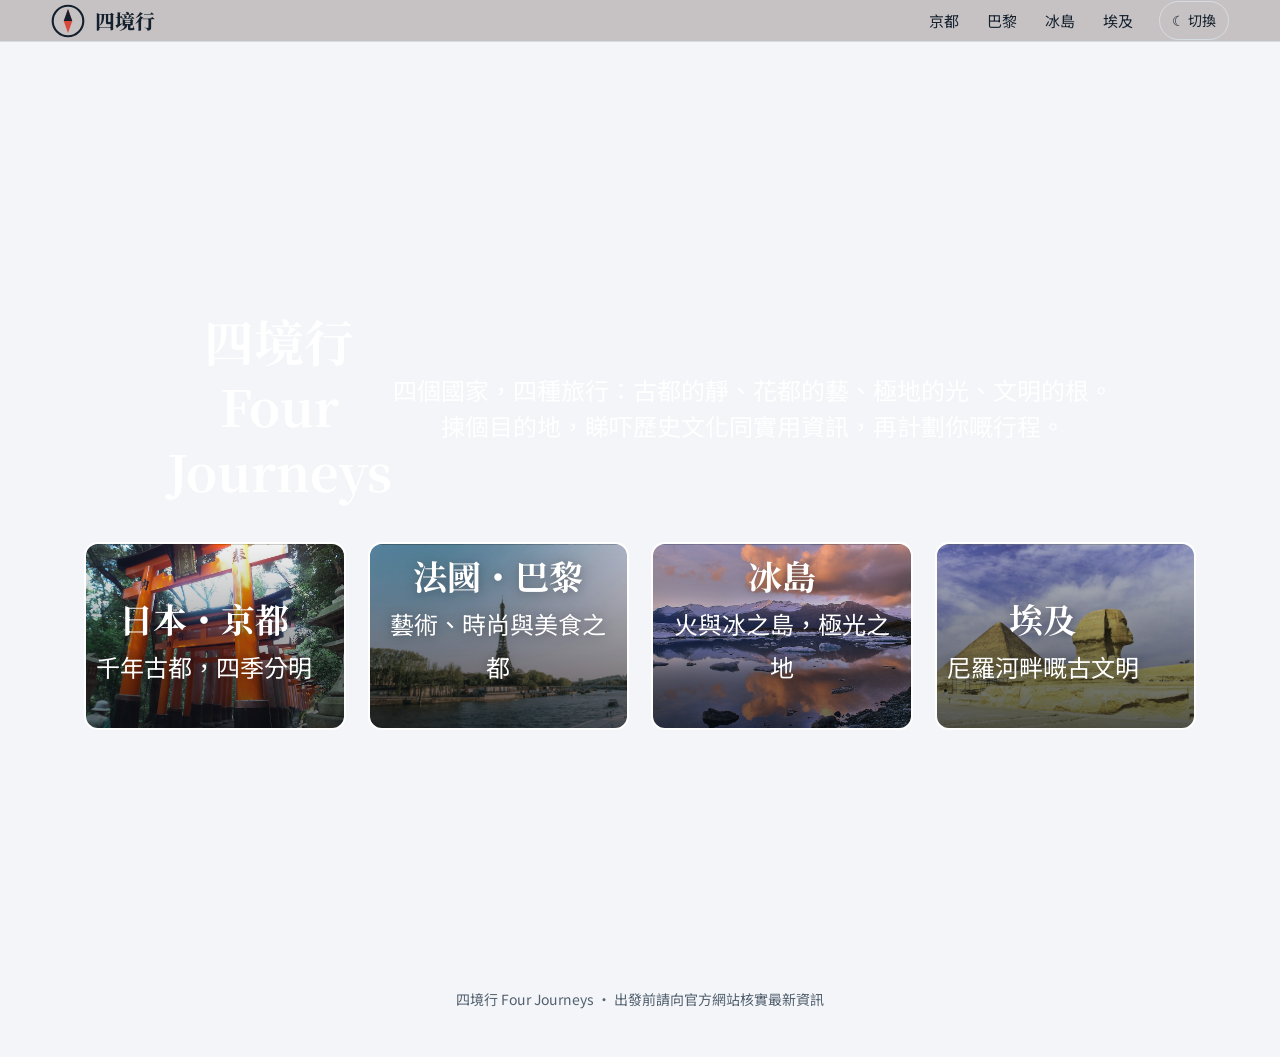
==== index.html @ e19fbcd9 "Initial commit" ====
<!DOCTYPE html>
<html lang="en">
    <head>
        <meta charset="utf-8">
        <meta name="viewport" content="width=device-width, initial-scale=1, viewport-fit=cover">
        <title>四境行 Four Journeys｜四個國家嘅旅遊指南</title>
        <meta name="description" content="四境行：日本京都、法國巴黎、冰島、埃及——四個國家嘅歷史文化同旅遊實用資訊。">
        <link rel="stylesheet" href="https://fonts.googleapis.com/css2?family=Noto+Serif+TC:wght@500;800&family=Noto+Sans+TC:wght@400;600&display=swap">
        <link rel="stylesheet" href="css/styles.css">
        <link rel="icon" type="image/svg+xml" href="./svg/four-journeys-logo.svg">
    </head>
    
    <body>
        <header>
            <a class="logo" href="index.html" aria-label="四境行 回到主頁"><svg width="34" height="34" viewBox="0 0 40 40" aria-hidden="true"><circle cx="20" cy="20" r="18" fill="none" stroke="currentColor" stroke-width="2.5"/><path d="M20 6l5 14-5 14-5-14z" fill="#d9483b"/><path d="M20 6l5 14h-10z" fill="currentColor"/></svg>四境行</a>
            <nav aria-label="國家導覽">
                <a href="kyoto.html">京都</a>
                <a href="paris.html">巴黎</a>
                <a href="iceland.html">冰島</a>
                <a href="egypt.html">埃及</a>
            </nav>
            <button id="theme" aria-label="切換深淺色">☾ 切換</button>
        </header>
    
        <main id="top">

        <section class="hero">

        <video id="heroVideo" class="hero-video" autoplay muted playsinline >
        <source src="./videos/hero/法國巴黎.mp4" type="video/mp4">
        <!-- Fallback text if the browser doesn't support video -->
        Your browser does not support the video tag.
        </video>

        <!-- Overlay -->
        <div class="hero-overlay"></div>

        <!-- Hero Content -->
        <div class="hero-content">
        
            <div id="center-intro" class="intro">
                <h1>四境行<br>Four Journeys</h1>
                <p>四個國家，四種旅行：古都的靜、花都的藝、極地的光、文明的根。揀個目的地，睇吓歷史文化同實用資訊，再計劃你嘅行程。</p>
            </div>

            <div class="grid">
                
                <a class="card kyoto" href="kyoto.html">
                    
                    <div class="t">
                        <h2>日本・京都</h2>
                        <p>千年古都，四季分明</p>
                    </div>
                </a>
                
                <a class="card paris" href="paris.html">
                    
                    <div class="t">
                        <h2>法國・巴黎</h2>
                        <p>藝術、時尚與美食之都</p>
                    </div>
                </a>
                
                <a class="card iceland" href="iceland.html">
                    
                    <div class="t">
                        <h2>冰島</h2>
                        <p>火與冰之島，極光之地</p>
                    </div>
                </a>
                
                <a class="card egypt" href="egypt.html">
                    
                    <div class="t">
                        <h2>埃及</h2>
                        <p>尼羅河畔嘅古文明</p>
                    </div>
                </a>
            </div>

        </main>

        <footer>四境行 Four Journeys ・ 出發前請向官方網站核實最新資訊</footer>

    </div>

    </section>




        <script src="javascript/javascript.js"></script>
    </body>
</html>
---- css/styles.css ----
/* 四境行 Four Journeys － 全站樣式（所有 CSS 集中於此） */
:root{ --bg:#f3f5f8;
       --tx:#14202e;
       --mu:#52606f;
       --card:#fff;
       --ln:#d5dce4
}

@media(prefers-color-scheme:dark){
:root:not([data-theme="light"]){ --bg:#0e1520;
                                   --tx:#e8edf3;
                                   --mu:#9aa8b8;
                                   --card:#172231;
                                   --ln:#2a394b
}
}

:root[data-theme="dark"]{ --bg:#0e1520;
                     --tx:#e8edf3;
                     --mu:#9aa8b8;
                     --card:#172231;
                     --ln:#2a394b
}

html{ scroll-behavior:smooth;
scroll-padding-top:64px
}

*,*:before,*:after{ box-sizing:border-box
}

body{ margin:0;
       background:var(--bg);
       color:var(--tx);
       font:16px/1.8 "Noto Sans TC","PingFang HK","Microsoft JhengHei",sans-serif;
       padding-top:env(safe-area-inset-top,0px);
       padding-bottom:env(safe-area-inset-bottom,0px);

       /* cursor: url('../images/mouse_pointer/airplane32x32.png') auto; */
}

h1,h2,h3{ font-family:"Noto Serif TC","Songti TC",serif;
       line-height:1.3;
       margin:0
}

a{ color:inherit
}

:focus-visible{ outline:3px solid #f2b705;
              outline-offset:2px
}


header {
       position: sticky;
       top: env(safe-area-inset-top, 0px);
       z-index: 9;
       display: flex;
       align-items: center;
       gap: 14px;
       padding: 1px 4vw;
       /* 將原先的 background: var(--bg); 改為半透明 background 或 color-mix */
       /* 不透明度的白色背景 */
       background: rgba(187, 181, 181, 0.8); 


       backdrop-filter: blur(10px); /* 建議搭配毛玻璃特效，質感更好 */
       border-bottom: 1px solid var(--ln);

    /* opacity: 0; */
}

.logo{ display:flex;
       align-items:center;
       gap:10px;
       text-decoration:none;
       font:800 20px "Noto Serif TC",serif;
       white-space:nowrap
}

nav{ display:flex;
       gap:4px;
       margin-left:auto;
       overflow-x:auto;

}

nav a{ padding:6px 12px;
       border-radius:99px;
       text-decoration:none;
       font-size:15px;
       white-space:nowrap
}

nav a:hover,nav a.on{ background:var(--ln)
}

#theme{ border:1px solid var(--ln);
       background:none;
       color:inherit;
       border-radius:99px;
       padding:6px 12px;
       cursor:pointer;
       font:inherit;
       font-size:14px;
       flex:none
}

footer{ text-align:center;
       color:var(--mu);
       padding:5vh 4vw;
       /* border-top:1px solid var(--ln); */
       font-size:14px
}




.intro {
       position: relative;
       overflow: hidden;
       color: #ffffff;
       display: flex;
       align-items: center;
       justify-content: center;
       text-align: center;
       /* padding: 0rem 0rem; */
       /* padding:9vh 6vw 4vh; */
       padding:7vh 6vw 1vh;

       max-width:1100px;
       margin:auto
}

.intro-video {
       position: absolute;
       top: 50%;
       left: 50%;
       min-width: 100%;
       min-height: 100%;
       width: auto;
       height: auto;
       transform: translate(-50%, -50%);
       object-fit: cover;
       z-index: 1;
}

.intro-overlay {
       position: absolute;
       top: 0;
       left: 0;
       width: 100%;
       height: 100%;
       background: rgba(0, 0, 0, 0.2); /* 暗色遮罩以確保文字清晰 */
       z-index: 2;
}

.intro-content {
       position: relative;
       z-index: 3;
}




.intro h1{ font-size:clamp(34px,7vw,64px)
}

.intro p{ 
       /* color:var(--mu); */
       color: white;
       font-size:18px;
       max-width:34em
}


.media-hover-container {
       position: relative;
       display: inline-block;
       /* width: 300px;  */
       /* height: 200px; */
       overflow: hidden;
       border-radius: 8px;
       cursor: pointer;
}

.static-image,
.hover-video {
       width: 100%;
       height: 100%;
       object-fit: cover;
       position: absolute;
       top: 0;
       left: 0;
       transition: opacity 0.3s ease-in-out;
}


.hover-video {
       opacity: 0;
       pointer-events: none; 
}





/* On hover: hide image, show video */
.media-hover-container:hover .hover-video {
       opacity: 1;
}

.media-hover-container:hover .static-image {
       opacity: 0;
}




.grid{ max-width:1500px;
       margin:auto;
       /* padding:2vh 5vw 8vh; */
       padding-top: 2vh;
       padding-right: 5vw;
       padding-bottom: 1vh;
       padding-left: 5vw;

       display:grid;
       gap:22px;
       grid-template-columns:1fr
}

@media(min-width:720px){
       .grid{ grid-template-columns:1fr 1fr 1fr 1fr
       }


}

.card{ position:relative;
       text-decoration:none;
       color:#fff;
       border-radius:14px;
       overflow:hidden;
       /* min-height:260px; */
       min-height:150px;

       border: 2px solid white;

       display:flex;
       align-items:flex-end;
       padding:10px;
       background:linear-gradient(160deg,var(--a),var(--b));
       isolation:isolate;

       /* box-shadow: 0 4px 8px rgba(0, 0, 0, 0.1); */
       transition: transform 0.3s ease, box-shadow 0.3s ease;


}

.card:hover {
       /* Scale up by 5% (1.05) to 10% (1.1) */
       transform: scale(1.1); 

       /* Optional: Lift shadow for a floating 3D effect */
       box-shadow: 0 12px 20px rgba(0, 0, 0, 0.15);
}

.card svg{ position:absolute;
       right:-10px;
       bottom:-10px;
       width:62%;
       opacity:.9;
       z-index:-1
}

.card .t{ text-shadow:0 1px 12px rgba(0,0,0,.35)
}

.card h2{ font-size:clamp(26px,4vw,34px)
}

.card p{ margin:4px 0 0;
       font-size:16px
}

.card:hover{ outline:2px solid rgba(255,255,255,.6);
       outline-offset:-2px;
}

.hero_2{ position:relative;
       min-height:56vh;
       display:flex;
       align-items:flex-end;
       padding:6vw;
       color:#fff;
       background:linear-gradient(160deg,var(--a),var(--b));
       overflow:hidden
}

.hero_2 svg{ position:absolute;
       right:0;
       bottom:0;
       width:min(70%,560px);
       opacity:0.9;
}

.hero_2 div{ position:relative;
       max-width:560px;
       text-shadow:0 1px 12px rgba(0,0,0,.35)
}

.hero_2 h1{ font-size:clamp(40px,9vw,88px)
}

.hero_2 p{ margin:6px 0 0;
       font-size:18px
}



/* Hero container */
.hero {
       position: relative;
       height: 100vh; /* Full viewport height */
       width: 100%;
       display: flex;
       align-items: center;
       justify-content: center;
       overflow: hidden; /* Prevent scrollbars from video extending */
}

/* Video styling */
.hero-video {
       position: absolute;
       top: 50%;
       left: 50%;
       /* min-width: 100%; */
       /* min-height: 100%; */
       /* width: auto; */
       /* height: auto; */
       width: 100%;
       height: 100%;
       z-index: -2;
       transform: translate(-50%, -50%);
       object-fit: cover; /* Ensures the video covers the area without stretching */

       object-position: center;
       /* object-position: center; */
       /* display: block; */
       filter: brightness(0.7) contrast(1.1);
}



/* Dark overlay to make text more readable */
.hero-overlay {
       position: absolute;
       top: 0;
       left: 0;
       width: 100%;
       height: 100%;
       background: rgba(0, 0, 0, 0.0); /* 50% opacity black */
       z-index: -1;
}

/* Content styling */
.hero-content {
       position: relative;
       z-index: 1;
       text-align: center;
       /* color: white; */
       padding: 0 20px;
}

.hero-content h1 {
       font-size: 4rem;
       margin-bottom: 20px;
       color: white;
       /* font-size: 45px; */

}

#center-intro p {
       /* color: black; */
       /* font-size: 30px; */
       font-size: clamp(16px, 4vw, 24px);
       line-height: 1.5;
}

#center-intro h1 {
       /* color: black; */
       /* font-size: 50px; */
       font-size: clamp(32px, 8vw, 50px); /* Scales smoothly between screen sizes */
       margin-bottom: 12px;

}


.hero-content p {
       font-size: 1.5rem;
       margin-bottom: 30px;
       color: white;
}

.hero-btn  {
       padding: 15px 30px;
       font-size: 1.2rem;
       color: white;
       background-color: #007BFF;
       border: none;
       border-radius: 5px;
       cursor: pointer;
       text-decoration: none;
       transition: background-color 0.3s ease;
}

.hero-btn:hover {
       background-color: #0056b3;
}




.crumb{ max-width:1000px;
       margin:18px auto 0;
       padding:0 5vw;
       font-size:14px;
       color:var(--mu)
}

.crumb a{ text-decoration:underline
}

.bodyg{ max-width:1000px;
       margin:auto;
       padding:3vh 5vw 0;
       display:grid;
       gap:28px
}


/* 設定按鈕基本動畫轉場效果 */
#monthGrid button {
       transition: border-color 0.2s ease, box-shadow 0.2s ease;
       cursor: pointer; /* 確保滑鼠移上去時顯示手勢標籤 */
       border: 2px solid transparent; /* 預設邊框透明 */
}

/* 當滑鼠懸停 (Hover) 時顯示邊框並加上輕微陰影 */
#monthGrid button:hover {
       border-color: #333; /* 邊框顏色 */
       box-shadow: 0 4px 10px rgba(0, 0, 0, 0.15);
}

/* 當點擊 (Active) 時微縮放，提供更好的按壓反饋 */
#monthGrid button:active {
       transform: scale(0.98);
}

/* Style for the buttons/links inside the 'btns' container */
.box.wide .btns a {
       display: inline-block;
       border: 2px solid #ccc; /* Adds a default light gray border */
       border-radius: 4px;     /* Optional: rounds the corners slightly */
       padding: 8px 16px;      /* Adjust padding as needed */
       transition: transform 0.3s ease, border-color 0.3s ease, background-color 0.3s ease; /* Smooth transitions */
}

/* Enlarge the tag and change the border color on mouse hover */
       .box.wide .btns a:hover {
       transform: scale(1.08);       /* Enlarges the element by 8% */
       border-color: #0066cc;        /* Changes the border color on hover (e.g., to blue) */
}


@media (max-width: 719px) {
       .grid {
              grid-template-columns: 1fr 1fr;
              padding-left: 4vw;
              padding-right: 4vw;
       }

       .card {
              min-height: 120px;
       }
}

@media(min-width:800px){
       .bodyg{ grid-template-columns:1.1fr 1fr
       }

       .wide{ grid-column:1/-1
       }

}

.box{ background:var(--card);
       border:1px solid var(--ln);
       border-radius:10px;
       padding:20px 22px
}

.box h3{ font-size:21px;
       margin-bottom:10px;
       color:var(--a)
}

details{ border-top:1px solid var(--ln);
       padding:8px 0
}

details:first-of-type{ border-top:0
}

summary{ cursor:pointer;
       font-weight:600
}

details p{ margin:6px 0 4px;
       color:var(--mu)
}

.m{ display:grid;
       grid-template-columns:repeat(6,1fr);
       gap:6px;
       margin:8px 0
}

.m button{ border:0;
       border-radius:6px;
       padding:8px 0;
       cursor:pointer;
       font:inherit;
       font-size:14px;
       color:#14202e;
       background:var(--ln)
}

.m button.r3{ background:#7bc67e
}

.m button.r2{ background:#f2d36b
}

.m button.r1{ background:#e9a09a
}

.m button[aria-pressed=true]{ outline:3px solid var(--tx)
}

.note{ min-height:3.4em;
       color:var(--mu);
       margin:0
}

ul{ margin:0;
       padding-left:1.2em
}

li{ margin:4px 0
}

.btns{ display:flex;
       flex-wrap:wrap;
       gap:10px
}

.btns a{ background:var(--a);
       color:#fff;
       padding:9px 16px;
       border-radius:99px;
       text-decoration:none;
       font-weight:600;
       font-size:15px
}

.btns a.o{ background:none;
       color:var(--tx);
       border:1px solid var(--ln)
}

.pager{ max-width:1000px;
       margin:6vh auto 0;
       padding:0 5vw;
       display:flex;
       justify-content:space-between;
       gap:12px
}

.pager a{ flex:1;
       max-width:48%;
       border:1px solid var(--ln);
       border-radius:10px;
       padding:14px 16px;
       text-decoration:none;
       font-size:14px;
       color:var(--mu)
}

.pager a span{ display:block;
              color:var(--tx);
              font-weight:600;
              font-size:16px;
              margin-top:2px
}

.pager a.next{ text-align:right
}

@media(prefers-reduced-motion:reduce){
       html{ scroll-behavior:auto
       }
}

.hero_2{ background-image:linear-gradient(180deg, rgba(10,14,20,.15), rgba(10,14,20,.6)), var(--photo);
       background-size:cover;
       background-position:center
}

.hero_2 svg{ display:none
}

.card{ background-image:linear-gradient(180deg, rgba(10,14,20,.05), rgba(10,14,20,.65)), var(--photo);
       background-size:cover;
       background-position:center
}

.card svg{ display:none
}

.att{ background:var(--card);
       border:1px solid var(--ln);
       border-radius:10px;
       overflow:hidden;
       display:flex;
       flex-direction:column
}

.att .ph{ aspect-ratio:3/2;
       background:linear-gradient(160deg,var(--a),var(--b));
       display:flex;
       align-items:center;
       justify-content:center;
       text-align:center
}

.att img{ width:100%;
       height:100%;
       object-fit:cover
}

.att .ph a{ color:#fff;
       font-size:14px;
       padding:12px
}

.att h4{ font:800 20px "Noto Serif TC",serif;
       margin:14px 18px 4px;
       color:var(--a)
}

.att p{ margin:0 18px 8px;
       color:var(--mu)
}

.att dl{ margin:0 18px 16px;
       font-size:15px
}

.att dt{ font-weight:600;
       margin-top:6px
}

.att dd{ margin:0;
       color:var(--mu)
}

.atts{ max-width:1000px;
       margin:6vh auto 0;
       padding:0 5vw
}

.atts h3{ font:800 26px "Noto Serif TC",serif;
       margin-bottom:16px
}

.attg{ display:grid;
gap:22px;
grid-template-columns:1fr
}



/* 為景點卡片 (.att) 以及所有方塊 (.box, .box wide) 加入懸停放大效果 */
.attg .att,
.bodyg .box {
    transition: transform 0.3s ease, box-shadow 0.3s ease; /* 確保過渡平順 */
}

.attg .att:hover,
.bodyg .box:hover {
    transform: scale(1.06); /* 放大 3%，可按喜好調整（例如 1.02 或 1.05） */
    box-shadow: 0 10px 20px rgba(0, 0, 0, 0.15); /* 放大時增加陰影提升立體感 */
    z-index: 10; /* 確保懸停時浮喺最面層，唔會被隔離嘅元素遮擋 */
}



@media(min-width:800px){
.attg{ grid-template-columns:1fr 1fr
}

       

}

/* ===== 各國主題色同主圖（頁面 body 同主頁卡片共用） ===== */
.kyoto{ --a:#a3262a;
       --b:#f08a5d;
       --photo: url('../images/Banner/伏見稻荷大社.jpg')
}

.paris{ --a:#1f3c88;
       --b:#e0a458;
       /* --photo:url('./images/艾菲爾鐵塔.jpg') */
       --photo:url('../images/Banner/法國_02.jpg')

}

.iceland{ --a:#0b6e6e;
       --b:#7b5ea7;
       --photo:url('../images/Banner/傑古沙龍冰河湖.jpg')
}

.egypt{ --a:#a8741a;
       --b:#2a6f97;
       --photo:url('../images/Banner/埃及_02.jpg')
}
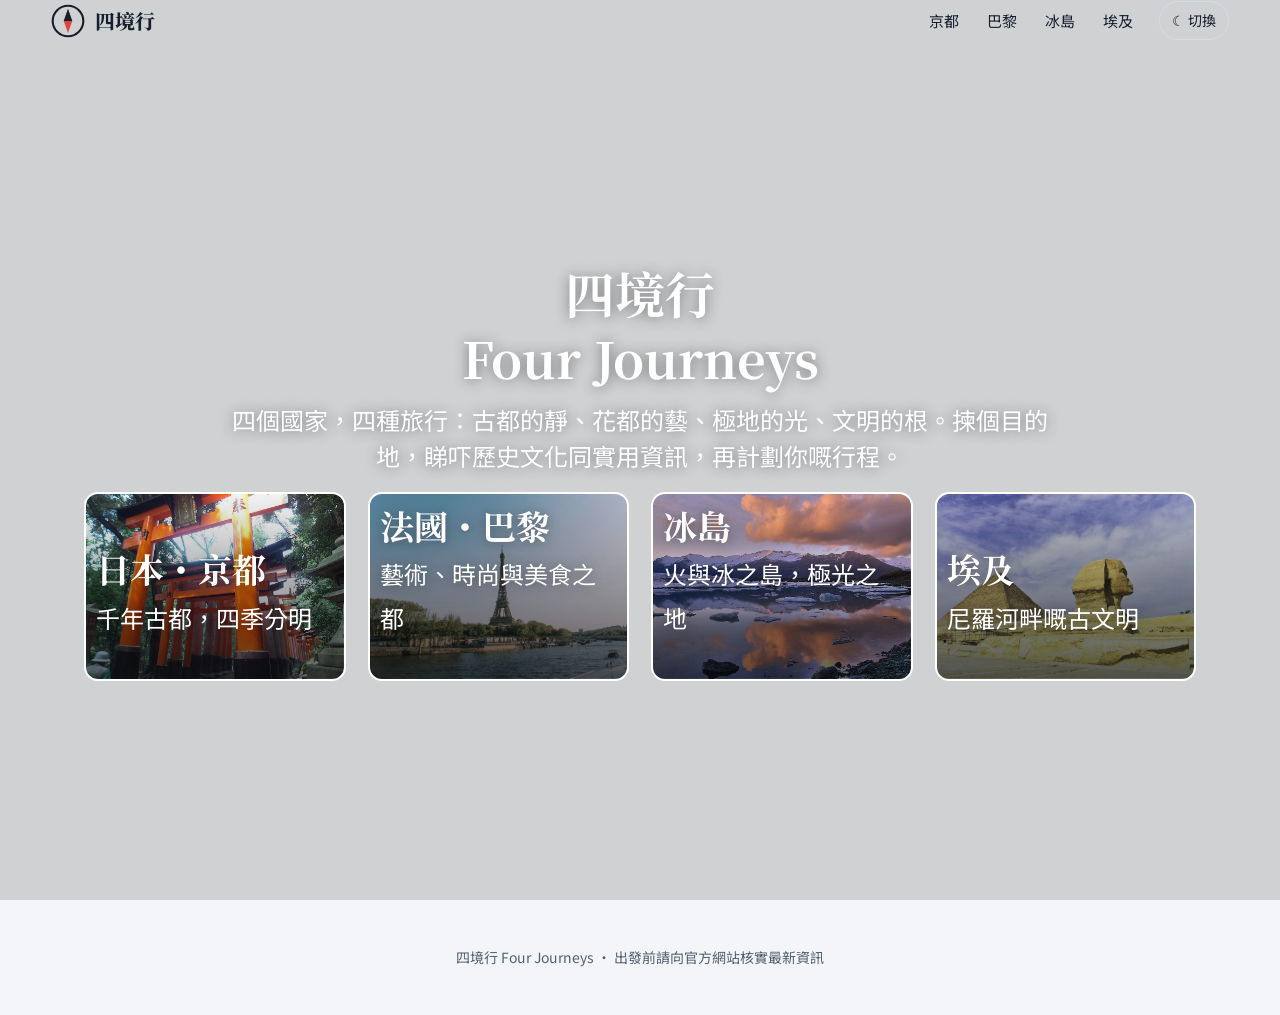
==== commit 05e63661: "Update" ====
--- a/index.html
+++ b/index.html
@@ -1,94 +1,81 @@
 <!DOCTYPE html>
-<html lang="en">
-    <head>
-        <meta charset="utf-8">
-        <meta name="viewport" content="width=device-width, initial-scale=1, viewport-fit=cover">
-        <title>四境行 Four Journeys｜四個國家嘅旅遊指南</title>
-        <meta name="description" content="四境行：日本京都、法國巴黎、冰島、埃及——四個國家嘅歷史文化同旅遊實用資訊。">
-        <link rel="stylesheet" href="https://fonts.googleapis.com/css2?family=Noto+Serif+TC:wght@500;800&family=Noto+Sans+TC:wght@400;600&display=swap">
-        <link rel="stylesheet" href="css/styles.css">
-        <link rel="icon" type="image/svg+xml" href="./svg/four-journeys-logo.svg">
-    </head>
-    
-    <body>
-        <header>
-            <a class="logo" href="index.html" aria-label="四境行 回到主頁"><svg width="34" height="34" viewBox="0 0 40 40" aria-hidden="true"><circle cx="20" cy="20" r="18" fill="none" stroke="currentColor" stroke-width="2.5"/><path d="M20 6l5 14-5 14-5-14z" fill="#d9483b"/><path d="M20 6l5 14h-10z" fill="currentColor"/></svg>四境行</a>
-            <nav aria-label="國家導覽">
-                <a href="kyoto.html">京都</a>
-                <a href="paris.html">巴黎</a>
-                <a href="iceland.html">冰島</a>
-                <a href="egypt.html">埃及</a>
-            </nav>
-            <button id="theme" aria-label="切換深淺色">☾ 切換</button>
-        </header>
-    
-        <main id="top">
+<html lang="zh-Hant-HK">
+<head>
+    <meta charset="utf-8">
+    <meta name="viewport" content="width=device-width, initial-scale=1, viewport-fit=cover">
+    <title>四境行 Four Journeys｜四個國家嘅旅遊指南</title>
+    <meta name="description" content="四境行：日本京都、法國巴黎、冰島、埃及——四個國家嘅歷史文化同旅遊實用資訊。">
+    <link rel="stylesheet" href="https://fonts.googleapis.com/css2?family=Noto+Serif+TC:wght@500;800&family=Noto+Sans+TC:wght@400;600&display=swap">
+    <link rel="stylesheet" href="css/styles.css">
+    <link rel="icon" type="image/svg+xml" href="svg/four-journeys-logo.svg">
+</head>
 
+<!-- has-hero：令 header 浮喺影片上面（唔使靠 :has()，舊瀏覽器都得） -->
+<body class="has-hero">
+    <header>
+        <a class="logo" href="index.html" aria-label="四境行 回到主頁"><svg width="34" height="34" viewBox="0 0 40 40" aria-hidden="true"><circle cx="20" cy="20" r="18" fill="none" stroke="currentColor" stroke-width="2.5"/><path d="M20 6l5 14-5 14-5-14z" fill="#d9483b"/><path d="M20 6l5 14h-10z" fill="currentColor"/></svg>四境行</a>
+        <nav aria-label="國家導覽">
+            <a href="kyoto.html">京都</a>
+            <a href="paris.html">巴黎</a>
+            <a href="iceland.html">冰島</a>
+            <a href="egypt.html">埃及</a>
+        </nav>
+        <button id="theme" type="button" aria-label="切換深淺色">☾ 切換</button>
+    </header>
+
+    <main id="top">
         <section class="hero">
 
-        <video id="heroVideo" class="hero-video" autoplay muted playsinline >
-        <source src="./videos/hero/法國巴黎.mp4" type="video/mp4">
-        <!-- Fallback text if the browser doesn't support video -->
-        Your browser does not support the video tag.
-        </video>
+            <video id="heroVideo" class="hero-video" autoplay muted loop playsinline preload="metadata" aria-hidden="true">
+                <source src="videos/hero/法國巴黎.mp4" type="video/mp4">
+                你嘅瀏覽器唔支援影片播放。
+            </video>
 
-        <!-- Overlay -->
-        <div class="hero-overlay"></div>
+            <div class="hero-overlay"></div>
 
-        <!-- Hero Content -->
-        <div class="hero-content">
-        
-            <div id="center-intro" class="intro">
-                <h1>四境行<br>Four Journeys</h1>
-                <p>四個國家，四種旅行：古都的靜、花都的藝、極地的光、文明的根。揀個目的地，睇吓歷史文化同實用資訊，再計劃你嘅行程。</p>
+            <div class="hero-content">
+
+                <div id="center-intro">
+                    <h1>四境行<br>Four Journeys</h1>
+                    <p>四個國家，四種旅行：古都的靜、花都的藝、極地的光、文明的根。揀個目的地，睇吓歷史文化同實用資訊，再計劃你嘅行程。</p>
+                </div>
+
+                <div class="grid">
+                    <a class="card kyoto" href="kyoto.html">
+                        <div class="t">
+                            <h2>日本・京都</h2>
+                            <p>千年古都，四季分明</p>
+                        </div>
+                    </a>
+
+                    <a class="card paris" href="paris.html">
+                        <div class="t">
+                            <h2>法國・巴黎</h2>
+                            <p>藝術、時尚與美食之都</p>
+                        </div>
+                    </a>
+
+                    <a class="card iceland" href="iceland.html">
+                        <div class="t">
+                            <h2>冰島</h2>
+                            <p>火與冰之島，極光之地</p>
+                        </div>
+                    </a>
+
+                    <a class="card egypt" href="egypt.html">
+                        <div class="t">
+                            <h2>埃及</h2>
+                            <p>尼羅河畔嘅古文明</p>
+                        </div>
+                    </a>
+                </div>
+
             </div>
+        </section>
+    </main>
 
-            <div class="grid">
-                
-                <a class="card kyoto" href="kyoto.html">
-                    
-                    <div class="t">
-                        <h2>日本・京都</h2>
-                        <p>千年古都，四季分明</p>
-                    </div>
-                </a>
-                
-                <a class="card paris" href="paris.html">
-                    
-                    <div class="t">
-                        <h2>法國・巴黎</h2>
-                        <p>藝術、時尚與美食之都</p>
-                    </div>
-                </a>
-                
-                <a class="card iceland" href="iceland.html">
-                    
-                    <div class="t">
-                        <h2>冰島</h2>
-                        <p>火與冰之島，極光之地</p>
-                    </div>
-                </a>
-                
-                <a class="card egypt" href="egypt.html">
-                    
-                    <div class="t">
-                        <h2>埃及</h2>
-                        <p>尼羅河畔嘅古文明</p>
-                    </div>
-                </a>
-            </div>
+    <footer>四境行 Four Journeys ・ 出發前請向官方網站核實最新資訊</footer>
 
-        </main>
-
-        <footer>四境行 Four Journeys ・ 出發前請向官方網站核實最新資訊</footer>
-
-    </div>
-
-    </section>
-
-
-
-
-        <script src="javascript/javascript.js"></script>
-    </body>
-</html>
+    <script src="javascript/javascript.js"></script>
+</body>
+</html>
--- a/css/styles.css
+++ b/css/styles.css
@@ -1,743 +1,717 @@
-/* 四境行 Four Journeys － 全站樣式（所有 CSS 集中於此） */
-:root{ --bg:#f3f5f8;
-       --tx:#14202e;
-       --mu:#52606f;
-       --card:#fff;
-       --ln:#d5dce4
+/* 四境行 Four Journeys － 全站樣式（所有 CSS 集中於此）【修正版 v3】 */
+
+/* ===== 主題變數 ===== */
+:root{
+  --cursor-plane:url('../images/mouse_pointer/airplane64x64.png') 4 4, auto;      /* 一般區域（4 4 = 點擊熱點） */
+  --cursor-plane-link:url('../images/mouse_pointer/airplane64x64.png') 4 4, pointer; /* 可點擊元素：圖片載入失敗時退回手指 */
+  --bg:#f3f5f8;
+  --tx:#14202e;
+  --mu:#52606f;
+  --card:#fff;
+  --ln:#d5dce4;
+  --hover-ln:#333;              /* 按鈕 hover 邊框（支援深色模式） */
+  --hdr:rgba(187,181,181,.8);   /* header 捲動後嘅背景 */
 }
 
 @media(prefers-color-scheme:dark){
-:root:not([data-theme="light"]){ --bg:#0e1520;
-                                   --tx:#e8edf3;
-                                   --mu:#9aa8b8;
-                                   --card:#172231;
-                                   --ln:#2a394b
-}
-}
-
-:root[data-theme="dark"]{ --bg:#0e1520;
-                     --tx:#e8edf3;
-                     --mu:#9aa8b8;
-                     --card:#172231;
-                     --ln:#2a394b
-}
-
-html{ scroll-behavior:smooth;
-scroll-padding-top:64px
-}
-
-*,*:before,*:after{ box-sizing:border-box
-}
-
-body{ margin:0;
-       background:var(--bg);
-       color:var(--tx);
-       font:16px/1.8 "Noto Sans TC","PingFang HK","Microsoft JhengHei",sans-serif;
-       padding-top:env(safe-area-inset-top,0px);
-       padding-bottom:env(safe-area-inset-bottom,0px);
-
-       /* cursor: url('../images/mouse_pointer/airplane32x32.png') auto; */
-}
-
-h1,h2,h3{ font-family:"Noto Serif TC","Songti TC",serif;
-       line-height:1.3;
-       margin:0
-}
-
-a{ color:inherit
-}
-
-:focus-visible{ outline:3px solid #f2b705;
-              outline-offset:2px
-}
-
-
-header {
-       position: sticky;
-       top: env(safe-area-inset-top, 0px);
-       z-index: 9;
-       display: flex;
-       align-items: center;
-       gap: 14px;
-       padding: 1px 4vw;
-       /* 將原先的 background: var(--bg); 改為半透明 background 或 color-mix */
-       /* 不透明度的白色背景 */
-       background: rgba(187, 181, 181, 0.8); 
-
-
-       backdrop-filter: blur(10px); /* 建議搭配毛玻璃特效，質感更好 */
-       border-bottom: 1px solid var(--ln);
-
-    /* opacity: 0; */
-}
-
-.logo{ display:flex;
-       align-items:center;
-       gap:10px;
-       text-decoration:none;
-       font:800 20px "Noto Serif TC",serif;
-       white-space:nowrap
-}
-
-nav{ display:flex;
-       gap:4px;
-       margin-left:auto;
-       overflow-x:auto;
-
-}
-
-nav a{ padding:6px 12px;
-       border-radius:99px;
-       text-decoration:none;
-       font-size:15px;
-       white-space:nowrap
-}
-
-nav a:hover,nav a.on{ background:var(--ln)
-}
-
-#theme{ border:1px solid var(--ln);
-       background:none;
-       color:inherit;
-       border-radius:99px;
-       padding:6px 12px;
-       cursor:pointer;
-       font:inherit;
-       font-size:14px;
-       flex:none
-}
-
-footer{ text-align:center;
-       color:var(--mu);
-       padding:5vh 4vw;
-       /* border-top:1px solid var(--ln); */
-       font-size:14px
-}
-
-
-
-
-.intro {
-       position: relative;
-       overflow: hidden;
-       color: #ffffff;
-       display: flex;
-       align-items: center;
-       justify-content: center;
-       text-align: center;
-       /* padding: 0rem 0rem; */
-       /* padding:9vh 6vw 4vh; */
-       padding:7vh 6vw 1vh;
-
-       max-width:1100px;
-       margin:auto
-}
-
-.intro-video {
-       position: absolute;
-       top: 50%;
-       left: 50%;
-       min-width: 100%;
-       min-height: 100%;
-       width: auto;
-       height: auto;
-       transform: translate(-50%, -50%);
-       object-fit: cover;
-       z-index: 1;
-}
-
-.intro-overlay {
-       position: absolute;
-       top: 0;
-       left: 0;
-       width: 100%;
-       height: 100%;
-       background: rgba(0, 0, 0, 0.2); /* 暗色遮罩以確保文字清晰 */
-       z-index: 2;
-}
-
-.intro-content {
-       position: relative;
-       z-index: 3;
-}
-
-
-
-
-.intro h1{ font-size:clamp(34px,7vw,64px)
-}
-
-.intro p{ 
-       /* color:var(--mu); */
-       color: white;
-       font-size:18px;
-       max-width:34em
-}
-
-
-.media-hover-container {
-       position: relative;
-       display: inline-block;
-       /* width: 300px;  */
-       /* height: 200px; */
-       overflow: hidden;
-       border-radius: 8px;
-       cursor: pointer;
+  :root:not([data-theme="light"]){
+    --bg:#0e1520;
+    --tx:#e8edf3;
+    --mu:#9aa8b8;
+    --card:#172231;
+    --ln:#2a394b;
+    --hover-ln:#e8edf3;
+    --hdr:rgba(23,34,49,.85);
+  }
+}
+
+:root[data-theme="dark"]{
+  --bg:#0e1520;
+  --tx:#e8edf3;
+  --mu:#9aa8b8;
+  --card:#172231;
+  --ln:#2a394b;
+  --hover-ln:#e8edf3;
+  --hdr:rgba(23,34,49,.85);
+}
+
+/* ===== 基礎 ===== */
+html{
+  scroll-behavior:smooth;
+  scroll-padding-top:64px;
+}
+
+*,*:before,*:after{ box-sizing:border-box }
+
+body{
+  margin:0;
+  background:var(--bg);
+  color:var(--tx);
+  font:16px/1.8 "Noto Sans TC","PingFang HK","Microsoft JhengHei",sans-serif;
+  padding-top:env(safe-area-inset-top,0px);
+  padding-bottom:env(safe-area-inset-bottom,0px);
+  overflow-x:hidden;   /* 舊瀏覽器 fallback */
+  overflow-x:clip;     /* 新瀏覽器：唔會影響 sticky header */
+  cursor:var(--cursor-plane);
+}
+
+h1,h2,h3{
+  font-family:"Noto Serif TC","Songti TC",serif;
+  line-height:1.3;
+  margin:0;
+}
+
+a{ color:inherit }
+
+:focus-visible{
+  outline:3px solid #f2b705;
+  outline-offset:2px;
+}
+
+/* ===== Header / 導覽 ===== */
+header{
+  position:sticky;
+  top:env(safe-area-inset-top,0px);
+  z-index:9999;
+  display:flex;
+  align-items:center;
+  gap:14px;
+  padding:1px 4vw;
+  background:transparent;   /* 預設全透明，冇底線 */
+  -webkit-backdrop-filter:blur(6px);   /* 輕微模糊，令導覽文字喺影片／內容上面睇得清 */
+  backdrop-filter:blur(6px);
+  transition:background-color .3s ease;
+}
+
+/* 捲動後（由 JS 加上 .scrolled）先加背景色，模糊維持不變 */
+header.scrolled{
+  background:var(--hdr);
+}
+
+/* 有全版影片 Hero 嘅頁面：header 浮喺影片上面（唔佔位）。
+   body.has-hero 係主要做法；:has() 作後備，兩樣都唔會互相衝突 */
+body.has-hero header,
+body:has(.hero) header{
+  position:fixed;
+  top:env(safe-area-inset-top,0px);
+  left:0;
+  right:0;
+}
+
+.logo{
+  display:flex;
+  align-items:center;
+  gap:10px;
+  text-decoration:none;
+  font:800 20px "Noto Serif TC",serif;
+  white-space:nowrap;
+}
+
+nav{
+  display:flex;
+  gap:4px;
+  margin-left:auto;
+  overflow-x:auto;
+  min-width:0;               /* 令 nav 可以收窄，唔會撐爆 header */
+  scrollbar-width:none;      /* Firefox：隱藏 scrollbar */
+  -ms-overflow-style:none;   /* 舊 Edge */
+}
+
+nav::-webkit-scrollbar{ display:none }   /* Chrome / Safari：隱藏 scrollbar */
+
+nav a{
+  padding:6px 12px;
+  border-radius:99px;
+  text-decoration:none;
+  font-size:15px;
+  white-space:nowrap;
+}
+
+nav a:hover,nav a.on{ background:var(--ln) }
+
+#theme{
+  border:1px solid var(--ln);
+  background:none;
+  color:inherit;
+  border-radius:99px;
+  padding:6px 12px;
+  cursor:pointer;
+  font:inherit;
+  font-size:14px;
+  flex:none;
+}
+
+footer{
+  text-align:center;
+  color:var(--mu);
+  padding:5vh 4vw;
+  font-size:14px;
+}
+
+/* ===== 舊款 Intro（其他頁面如仍有用到先會生效；主頁已唔再用） ===== */
+.intro{
+  position:relative;
+  overflow:hidden;
+  color:#fff;
+  display:flex;
+  align-items:center;
+  justify-content:center;
+  text-align:center;
+  padding:7vh 6vw 1vh;
+  max-width:1100px;
+  margin:auto;
+}
+
+.intro-video{
+  position:absolute;
+  top:50%;
+  left:50%;
+  min-width:100%;
+  min-height:100%;
+  width:auto;
+  height:auto;
+  transform:translate(-50%,-50%);
+  object-fit:cover;
+  z-index:1;
+}
+
+.intro-overlay{
+  position:absolute;
+  inset:0;
+  background:rgba(0,0,0,.2);
+  z-index:2;
+}
+
+.intro-content{
+  position:relative;
+  z-index:3;
+}
+
+.intro h1{ font-size:clamp(34px,7vw,64px) }
+
+.intro p{
+  color:#fff;
+  font-size:18px;
+  max-width:34em;
+}
+
+/* ===== 圖片 hover 切換影片 ===== */
+.media-hover-container{
+  position:relative;
+  display:inline-block;
+  overflow:hidden;
+  border-radius:8px;
+  cursor:pointer;
 }
 
 .static-image,
-.hover-video {
-       width: 100%;
-       height: 100%;
-       object-fit: cover;
-       position: absolute;
-       top: 0;
-       left: 0;
-       transition: opacity 0.3s ease-in-out;
-}
-
-
-.hover-video {
-       opacity: 0;
-       pointer-events: none; 
-}
-
-
-
-
-
-/* On hover: hide image, show video */
-.media-hover-container:hover .hover-video {
-       opacity: 1;
-}
-
-.media-hover-container:hover .static-image {
-       opacity: 0;
-}
-
-
-
-
-.grid{ max-width:1500px;
-       margin:auto;
-       /* padding:2vh 5vw 8vh; */
-       padding-top: 2vh;
-       padding-right: 5vw;
-       padding-bottom: 1vh;
-       padding-left: 5vw;
-
-       display:grid;
-       gap:22px;
-       grid-template-columns:1fr
+.hover-video{
+  width:100%;
+  height:100%;
+  object-fit:cover;
+  position:absolute;
+  top:0;
+  left:0;
+  transition:opacity .3s ease-in-out;
+}
+
+.hover-video{
+  opacity:0;
+  pointer-events:none;
+}
+
+.media-hover-container:hover .hover-video{ opacity:1 }
+.media-hover-container:hover .static-image{ opacity:0 }
+
+/* ===== 主頁卡片格 ===== */
+.grid{
+  width:100%;
+  max-width:1500px;
+  margin:0 auto;
+  padding:2vh 5vw 1vh;
+  display:grid;
+  gap:22px;
+  grid-template-columns:1fr 1fr;   /* 手機：兩欄 */
 }
 
 @media(min-width:720px){
-       .grid{ grid-template-columns:1fr 1fr 1fr 1fr
-       }
-
-
-}
-
-.card{ position:relative;
-       text-decoration:none;
-       color:#fff;
-       border-radius:14px;
-       overflow:hidden;
-       /* min-height:260px; */
-       min-height:150px;
-
-       border: 2px solid white;
-
-       display:flex;
-       align-items:flex-end;
-       padding:10px;
-       background:linear-gradient(160deg,var(--a),var(--b));
-       isolation:isolate;
-
-       /* box-shadow: 0 4px 8px rgba(0, 0, 0, 0.1); */
-       transition: transform 0.3s ease, box-shadow 0.3s ease;
-
-
-}
-
-.card:hover {
-       /* Scale up by 5% (1.05) to 10% (1.1) */
-       transform: scale(1.1); 
-
-       /* Optional: Lift shadow for a floating 3D effect */
-       box-shadow: 0 12px 20px rgba(0, 0, 0, 0.15);
-}
-
-.card svg{ position:absolute;
-       right:-10px;
-       bottom:-10px;
-       width:62%;
-       opacity:.9;
-       z-index:-1
-}
-
-.card .t{ text-shadow:0 1px 12px rgba(0,0,0,.35)
-}
-
-.card h2{ font-size:clamp(26px,4vw,34px)
-}
-
-.card p{ margin:4px 0 0;
-       font-size:16px
-}
-
-.card:hover{ outline:2px solid rgba(255,255,255,.6);
-       outline-offset:-2px;
-}
-
-.hero_2{ position:relative;
-       min-height:56vh;
-       display:flex;
-       align-items:flex-end;
-       padding:6vw;
-       color:#fff;
-       background:linear-gradient(160deg,var(--a),var(--b));
-       overflow:hidden
-}
-
-.hero_2 svg{ position:absolute;
-       right:0;
-       bottom:0;
-       width:min(70%,560px);
-       opacity:0.9;
-}
-
-.hero_2 div{ position:relative;
-       max-width:560px;
-       text-shadow:0 1px 12px rgba(0,0,0,.35)
-}
-
-.hero_2 h1{ font-size:clamp(40px,9vw,88px)
-}
-
-.hero_2 p{ margin:6px 0 0;
-       font-size:18px
-}
-
-
-
-/* Hero container */
-.hero {
-       position: relative;
-       height: 100vh; /* Full viewport height */
-       width: 100%;
-       display: flex;
-       align-items: center;
-       justify-content: center;
-       overflow: hidden; /* Prevent scrollbars from video extending */
-}
-
-/* Video styling */
-.hero-video {
-       position: absolute;
-       top: 50%;
-       left: 50%;
-       /* min-width: 100%; */
-       /* min-height: 100%; */
-       /* width: auto; */
-       /* height: auto; */
-       width: 100%;
-       height: 100%;
-       z-index: -2;
-       transform: translate(-50%, -50%);
-       object-fit: cover; /* Ensures the video covers the area without stretching */
-
-       object-position: center;
-       /* object-position: center; */
-       /* display: block; */
-       filter: brightness(0.7) contrast(1.1);
-}
-
-
-
-/* Dark overlay to make text more readable */
-.hero-overlay {
-       position: absolute;
-       top: 0;
-       left: 0;
-       width: 100%;
-       height: 100%;
-       background: rgba(0, 0, 0, 0.0); /* 50% opacity black */
-       z-index: -1;
-}
-
-/* Content styling */
-.hero-content {
-       position: relative;
-       z-index: 1;
-       text-align: center;
-       /* color: white; */
-       padding: 0 20px;
-}
-
-.hero-content h1 {
-       font-size: 4rem;
-       margin-bottom: 20px;
-       color: white;
-       /* font-size: 45px; */
-
-}
-
-#center-intro p {
-       /* color: black; */
-       /* font-size: 30px; */
-       font-size: clamp(16px, 4vw, 24px);
-       line-height: 1.5;
-}
-
-#center-intro h1 {
-       /* color: black; */
-       /* font-size: 50px; */
-       font-size: clamp(32px, 8vw, 50px); /* Scales smoothly between screen sizes */
-       margin-bottom: 12px;
-
-}
-
-
-.hero-content p {
-       font-size: 1.5rem;
-       margin-bottom: 30px;
-       color: white;
-}
-
-.hero-btn  {
-       padding: 15px 30px;
-       font-size: 1.2rem;
-       color: white;
-       background-color: #007BFF;
-       border: none;
-       border-radius: 5px;
-       cursor: pointer;
-       text-decoration: none;
-       transition: background-color 0.3s ease;
-}
-
-.hero-btn:hover {
-       background-color: #0056b3;
-}
-
-
-
-
-.crumb{ max-width:1000px;
-       margin:18px auto 0;
-       padding:0 5vw;
-       font-size:14px;
-       color:var(--mu)
-}
-
-.crumb a{ text-decoration:underline
-}
-
-.bodyg{ max-width:1000px;
-       margin:auto;
-       padding:3vh 5vw 0;
-       display:grid;
-       gap:28px
-}
-
-
-/* 設定按鈕基本動畫轉場效果 */
-#monthGrid button {
-       transition: border-color 0.2s ease, box-shadow 0.2s ease;
-       cursor: pointer; /* 確保滑鼠移上去時顯示手勢標籤 */
-       border: 2px solid transparent; /* 預設邊框透明 */
-}
-
-/* 當滑鼠懸停 (Hover) 時顯示邊框並加上輕微陰影 */
-#monthGrid button:hover {
-       border-color: #333; /* 邊框顏色 */
-       box-shadow: 0 4px 10px rgba(0, 0, 0, 0.15);
-}
-
-/* 當點擊 (Active) 時微縮放，提供更好的按壓反饋 */
-#monthGrid button:active {
-       transform: scale(0.98);
-}
-
-/* Style for the buttons/links inside the 'btns' container */
-.box.wide .btns a {
-       display: inline-block;
-       border: 2px solid #ccc; /* Adds a default light gray border */
-       border-radius: 4px;     /* Optional: rounds the corners slightly */
-       padding: 8px 16px;      /* Adjust padding as needed */
-       transition: transform 0.3s ease, border-color 0.3s ease, background-color 0.3s ease; /* Smooth transitions */
-}
-
-/* Enlarge the tag and change the border color on mouse hover */
-       .box.wide .btns a:hover {
-       transform: scale(1.08);       /* Enlarges the element by 8% */
-       border-color: #0066cc;        /* Changes the border color on hover (e.g., to blue) */
-}
-
-
-@media (max-width: 719px) {
-       .grid {
-              grid-template-columns: 1fr 1fr;
-              padding-left: 4vw;
-              padding-right: 4vw;
-       }
-
-       .card {
-              min-height: 120px;
-       }
+  .grid{ grid-template-columns:repeat(4,1fr) }
+}
+
+@media(max-width:719px){
+  .grid{
+    padding-left:4vw;
+    padding-right:4vw;
+  }
+  .card{ min-height:120px }
+}
+
+/* 卡片：主圖 + 暗色漸層；冇 --photo 時退回主題色漸層 */
+.card{
+  position:relative;
+  text-decoration:none;
+  color:#fff;
+  border-radius:14px;
+  overflow:hidden;
+  min-height:150px;
+  border:2px solid #fff;
+  display:flex;
+  align-items:flex-end;
+  padding:10px;
+  background-color:var(--a);
+  background-image:
+    linear-gradient(180deg,rgba(10,14,20,.05),rgba(10,14,20,.65)),
+    var(--photo,linear-gradient(160deg,var(--a),var(--b)));
+  background-size:cover;
+  background-position:center;
+  isolation:isolate;
+  text-align:left;
+  transition:transform .3s ease,box-shadow .3s ease;
+}
+
+.card:hover{
+  transform:scale(1.05);
+  box-shadow:0 12px 20px rgba(0,0,0,.15);
+  outline:2px solid rgba(255,255,255,.6);
+  outline-offset:-2px;
+  z-index:10;
+}
+
+.card .t{ text-shadow:0 1px 12px rgba(0,0,0,.35) }
+.card h2{ font-size:clamp(26px,4vw,34px) }
+.card p{ margin:4px 0 0; font-size:16px }
+
+/* ===== 國家頁 Hero（舊款） ===== */
+.hero_2{
+  position:relative;
+  min-height:56vh;
+  display:flex;
+  align-items:flex-end;
+  padding:6vw;
+  color:#fff;
+  background-color:var(--a);
+  background-image:
+    linear-gradient(180deg,rgba(10,14,20,.15),rgba(10,14,20,.6)),
+    var(--photo,linear-gradient(160deg,var(--a),var(--b)));
+  background-size:cover;
+  background-position:center;
+  overflow:hidden;
+}
+
+.hero_2 div{
+  position:relative;
+  max-width:560px;
+  text-shadow:0 1px 12px rgba(0,0,0,.35);
+}
+
+.hero_2 h1{ font-size:clamp(40px,9vw,88px) }
+.hero_2 p{ margin:6px 0 0; font-size:18px }
+
+/* 已改用相片背景，裝飾 SVG 一律隱藏 */
+.hero_2 svg,
+.card svg{ display:none }
+
+/* ===== 全版 Hero（影片） ===== */
+.hero{
+  position:relative;
+  isolation:isolate;       /* 建立 stacking context：令影片 z-index:-2 唔會跌到 body 背景後面 */
+  min-height:100vh;
+  min-height:100svh;       /* 手機網址列會令 100vh 偏高，支援嘅瀏覽器改用 svh */
+  width:100%;
+  display:flex;
+  align-items:center;
+  justify-content:center;
+  padding:90px 0 40px;     /* 避開浮動 header，內容多過螢幕時 hero 會自動撐高 */
+  overflow:hidden;         /* 只用嚟裁切影片；hero 跟內容長高，唔會裁走卡片 */
+}
+
+.hero-video{
+  position:absolute;
+  top:50%;
+  left:50%;
+  width:100%;
+  height:100%;
+  z-index:-2;
+  transform:translate(-50%,-50%);
+  object-fit:cover;
+  object-position:center;
+  filter:brightness(.7) contrast(1.1);
+}
+
+.hero-overlay{
+  position:absolute;
+  inset:0;
+  background:rgba(0,0,0,.15);
+  z-index:-1;
+}
+
+.hero-content{
+  position:relative;
+  z-index:1;
+  width:100%;
+  max-width:1500px;
+  text-align:center;
+  padding:0 20px;
+}
+
+.hero-content h1{
+  font-size:4rem;
+  margin-bottom:20px;
+  color:#fff;
+}
+
+.hero-content p{
+  font-size:1.5rem;
+  margin-bottom:30px;
+  color:#fff;
+}
+
+#center-intro{
+  color:#fff;
+  text-shadow:0 1px 14px rgba(0,0,0,.45);
+}
+
+#center-intro p{
+  font-size:clamp(16px,4vw,24px);
+  line-height:1.5;
+  max-width:34em;
+  margin:0 auto;
+}
+
+#center-intro h1{
+  font-size:clamp(32px,8vw,50px);
+  margin-bottom:12px;
+}
+
+.hero-btn{
+  padding:15px 30px;
+  font-size:1.2rem;
+  color:#fff;
+  background-color:#007BFF;
+  border:none;
+  border-radius:5px;
+  cursor:pointer;
+  text-decoration:none;
+  transition:background-color .3s ease;
+}
+
+.hero-btn:hover{ background-color:#0056b3 }
+
+/* ===== 麵包屑 / 內容區 ===== */
+.crumb{
+  max-width:1000px;
+  margin:18px auto 0;
+  padding:0 5vw;
+  font-size:14px;
+  color:var(--mu);
+}
+
+.crumb a{
+  color:inherit;
+  text-decoration:underline;
+}
+
+.crumb a:hover{
+  color:var(--accent, #120397);
+}
+
+.bodyg{
+  max-width:1000px;
+  margin:auto;
+  padding:3vh 5vw 0;
+  display:grid;
+  gap:28px;
 }
 
 @media(min-width:800px){
-       .bodyg{ grid-template-columns:1.1fr 1fr
-       }
-
-       .wide{ grid-column:1/-1
-       }
-
-}
-
-.box{ background:var(--card);
-       border:1px solid var(--ln);
-       border-radius:10px;
-       padding:20px 22px
-}
-
-.box h3{ font-size:21px;
-       margin-bottom:10px;
-       color:var(--a)
-}
-
-details{ border-top:1px solid var(--ln);
-       padding:8px 0
-}
-
-details:first-of-type{ border-top:0
-}
-
-summary{ cursor:pointer;
-       font-weight:600
-}
-
-details p{ margin:6px 0 4px;
-       color:var(--mu)
-}
-
-.m{ display:grid;
-       grid-template-columns:repeat(6,1fr);
-       gap:6px;
-       margin:8px 0
-}
-
-.m button{ border:0;
-       border-radius:6px;
-       padding:8px 0;
-       cursor:pointer;
-       font:inherit;
-       font-size:14px;
-       color:#14202e;
-       background:var(--ln)
-}
-
-.m button.r3{ background:#7bc67e
-}
-
-.m button.r2{ background:#f2d36b
-}
-
-.m button.r1{ background:#e9a09a
-}
-
-.m button[aria-pressed=true]{ outline:3px solid var(--tx)
-}
-
-.note{ min-height:3.4em;
-       color:var(--mu);
-       margin:0
-}
-
-ul{ margin:0;
-       padding-left:1.2em
-}
-
-li{ margin:4px 0
-}
-
-.btns{ display:flex;
-       flex-wrap:wrap;
-       gap:10px
-}
-
-.btns a{ background:var(--a);
-       color:#fff;
-       padding:9px 16px;
-       border-radius:99px;
-       text-decoration:none;
-       font-weight:600;
-       font-size:15px
-}
-
-.btns a.o{ background:none;
-       color:var(--tx);
-       border:1px solid var(--ln)
-}
-
-.pager{ max-width:1000px;
-       margin:6vh auto 0;
-       padding:0 5vw;
-       display:flex;
-       justify-content:space-between;
-       gap:12px
-}
-
-.pager a{ flex:1;
-       max-width:48%;
-       border:1px solid var(--ln);
-       border-radius:10px;
-       padding:14px 16px;
-       text-decoration:none;
-       font-size:14px;
-       color:var(--mu)
-}
-
-.pager a span{ display:block;
-              color:var(--tx);
-              font-weight:600;
-              font-size:16px;
-              margin-top:2px
-}
-
-.pager a.next{ text-align:right
-}
-
+  .bodyg{ grid-template-columns:1.1fr 1fr }
+  .wide{ grid-column:1/-1 }
+}
+
+.box{
+  background:var(--card);
+  border:1px solid var(--ln);
+  border-radius:10px;
+  padding:20px 22px;
+}
+
+.box h3{
+  font-size:21px;
+  margin-bottom:10px;
+  color:var(--a);
+}
+
+/* ===== 月份按鈕 ===== */
+#monthGrid button{
+  transition:border-color .2s ease,box-shadow .2s ease,transform .2s ease;
+  cursor:pointer;
+  border:2px solid transparent;
+}
+
+#monthGrid button:hover{
+  border-color:var(--hover-ln);   /* 跟隨明／暗主題 */
+  box-shadow:0 4px 10px rgba(0,0,0,.15);
+}
+
+#monthGrid button:active{ transform:scale(.98) }
+
+/* ===== 摺疊 / 月曆 / 清單 ===== */
+details{
+  border-top:1px solid var(--ln);
+  padding:8px 0;
+}
+
+details:first-of-type{ border-top:0 }
+
+summary{ cursor:pointer; font-weight:600 }
+
+details p{ margin:6px 0 4px; color:var(--mu) }
+
+.m{
+  display:grid;
+  grid-template-columns:repeat(6,1fr);
+  gap:6px;
+  margin:8px 0;
+}
+
+.m button{
+  border:0;
+  border-radius:6px;
+  padding:8px 0;
+  cursor:pointer;
+  font:inherit;
+  font-size:14px;
+  color:#14202e;
+  background:var(--ln);
+}
+
+.m button.r3{ background:#7bc67e }
+.m button.r2{ background:#f2d36b }
+.m button.r1{ background:#e9a09a }
+.m button[aria-pressed=true]{ outline:3px solid var(--tx) }
+
+.note{
+  min-height:3.4em;
+  color:var(--mu);
+  margin:0;
+}
+
+ul{ margin:0; padding-left:1.2em }
+li{ margin:4px 0 }
+
+/* ===== 按鈕群 ===== */
+.btns{
+  display:flex;
+  flex-wrap:wrap;
+  gap:10px;
+}
+
+.btns a{
+  background:var(--a);
+  color:#fff;
+  padding:9px 16px;
+  border-radius:99px;
+  text-decoration:none;
+  font-weight:600;
+  font-size:15px;
+}
+
+.btns a.o{
+  background:none;
+  color:var(--tx);
+  border:1px solid var(--ln);
+}
+
+/* 寬版方塊內嘅按鈕：方角 + 邊框，hover 用主題色 */
+.box.wide .btns a{
+  display:inline-block;
+  border:2px solid var(--ln);
+  border-radius:4px;
+  padding:8px 16px;
+  transition:transform .3s ease,border-color .3s ease,background-color .3s ease;
+}
+
+.box.wide .btns a:hover{
+  transform:scale(1.06);
+  border-color:var(--a);
+}
+
+/* ===== 上／下一頁 ===== */
+.pager{
+  max-width:1000px;
+  margin:6vh auto 0;
+  padding:0 5vw;
+  display:flex;
+  justify-content:space-between;
+  gap:12px;
+}
+
+.pager a{
+  flex:1;
+  max-width:48%;
+  border:1px solid var(--ln);
+  border-radius:10px;
+  padding:14px 16px;
+  text-decoration:none;
+  font-size:14px;
+  color:var(--mu);
+}
+
+.pager a span{
+  display:block;
+  color:var(--tx);
+  font-weight:600;
+  font-size:16px;
+  margin-top:2px;
+}
+
+.pager a.next{ text-align:right }
+
+/* ===== 景點卡片 ===== */
+.att{
+  background:var(--card);
+  border:1px solid var(--ln);
+  border-radius:10px;
+  overflow:hidden;
+  display:flex;
+  flex-direction:column;
+}
+
+.att .ph{
+  aspect-ratio:3/2;
+  background:linear-gradient(160deg,var(--a),var(--b));
+  display:flex;
+  align-items:center;
+  justify-content:center;
+  text-align:center;
+}
+
+.att img{
+  width:100%;
+  height:100%;
+  object-fit:cover;
+}
+
+.att .ph a{
+  color:#fff;
+  font-size:14px;
+  padding:12px;
+}
+
+.att h4{
+  font:800 20px "Noto Serif TC",serif;
+  margin:14px 18px 4px;
+  color:var(--a);
+}
+
+.att p{ margin:0 18px 8px; color:var(--mu) }
+
+.att dl{ margin:0 18px 16px; font-size:15px }
+.att dt{ font-weight:600; margin-top:6px }
+.att dd{ margin:0; color:var(--mu) }
+
+.atts{
+  max-width:1000px;
+  margin:6vh auto 0;
+  padding:0 5vw;
+}
+
+.atts h3{
+  font:800 26px "Noto Serif TC",serif;
+  margin-bottom:16px;
+}
+
+.attg{
+  display:grid;
+  gap:22px;
+  grid-template-columns:1fr;
+}
+
+@media(min-width:800px){
+  .attg{ grid-template-columns:1fr 1fr }
+}
+
+/* 景點卡片同內容方塊嘅 hover 放大（幅度收細，減少遮擋相鄰元素） */
+.attg .att,
+.bodyg .box{
+  transition:transform .3s ease,box-shadow .3s ease;
+}
+
+.attg .att:hover,
+.bodyg .box:hover{
+  transform:scale(1.03);
+  box-shadow:0 10px 20px rgba(0,0,0,.15);
+  z-index:10;   /* hover 時浮喺最面層 */
+}
+
+/* ===== 細屏（手機）：header 收細，導覽放得晒 =====
+   注意：必須放喺 header / .logo / nav / #theme / .intro 基礎樣式「之後」，
+   否則會被後面同優先級嘅基礎規則蓋返 */
+@media(max-width:600px){
+  header{ gap:8px; padding:4px 3vw }
+  .logo{ font-size:17px; gap:6px }
+  .logo svg,.logo img{ width:28px; height:28px }
+  nav{ gap:0 }
+  nav a{ padding:4px 8px; font-size:14px }
+  #theme{ padding:4px 8px; font-size:13px }
+
+  .intro{ padding-top:90px }
+
+  /* 主頁 hero：手機頂部留多少少位畀 header */
+  .hero{ padding-top:80px }
+}
+
+/* ===== 減少動態效果（系統設定） ===== */
 @media(prefers-reduced-motion:reduce){
-       html{ scroll-behavior:auto
-       }
-}
-
-.hero_2{ background-image:linear-gradient(180deg, rgba(10,14,20,.15), rgba(10,14,20,.6)), var(--photo);
-       background-size:cover;
-       background-position:center
-}
-
-.hero_2 svg{ display:none
-}
-
-.card{ background-image:linear-gradient(180deg, rgba(10,14,20,.05), rgba(10,14,20,.65)), var(--photo);
-       background-size:cover;
-       background-position:center
-}
-
-.card svg{ display:none
-}
-
-.att{ background:var(--card);
-       border:1px solid var(--ln);
-       border-radius:10px;
-       overflow:hidden;
-       display:flex;
-       flex-direction:column
-}
-
-.att .ph{ aspect-ratio:3/2;
-       background:linear-gradient(160deg,var(--a),var(--b));
-       display:flex;
-       align-items:center;
-       justify-content:center;
-       text-align:center
-}
-
-.att img{ width:100%;
-       height:100%;
-       object-fit:cover
-}
-
-.att .ph a{ color:#fff;
-       font-size:14px;
-       padding:12px
-}
-
-.att h4{ font:800 20px "Noto Serif TC",serif;
-       margin:14px 18px 4px;
-       color:var(--a)
-}
-
-.att p{ margin:0 18px 8px;
-       color:var(--mu)
-}
-
-.att dl{ margin:0 18px 16px;
-       font-size:15px
-}
-
-.att dt{ font-weight:600;
-       margin-top:6px
-}
-
-.att dd{ margin:0;
-       color:var(--mu)
-}
-
-.atts{ max-width:1000px;
-       margin:6vh auto 0;
-       padding:0 5vw
-}
-
-.atts h3{ font:800 26px "Noto Serif TC",serif;
-       margin-bottom:16px
-}
-
-.attg{ display:grid;
-gap:22px;
-grid-template-columns:1fr
-}
-
-
-
-/* 為景點卡片 (.att) 以及所有方塊 (.box, .box wide) 加入懸停放大效果 */
-.attg .att,
-.bodyg .box {
-    transition: transform 0.3s ease, box-shadow 0.3s ease; /* 確保過渡平順 */
-}
-
-.attg .att:hover,
-.bodyg .box:hover {
-    transform: scale(1.06); /* 放大 3%，可按喜好調整（例如 1.02 或 1.05） */
-    box-shadow: 0 10px 20px rgba(0, 0, 0, 0.15); /* 放大時增加陰影提升立體感 */
-    z-index: 10; /* 確保懸停時浮喺最面層，唔會被隔離嘅元素遮擋 */
-}
-
-
-
-@media(min-width:800px){
-.attg{ grid-template-columns:1fr 1fr
-}
-
-       
-
+  html{ scroll-behavior:auto }
+
+  *,*:before,*:after{
+    transition:none !important;
+    animation:none !important;
+  }
+
+  .card:hover,
+  .attg .att:hover,
+  .bodyg .box:hover,
+  .box.wide .btns a:hover,
+  #monthGrid button:active{
+    transform:none;
+  }
+}
+
+/* ===== 飛機游標：可點擊元素亦一律用飛機（否則會變返手指） ===== */
+a,
+button,
+summary,
+#theme,
+.hero-btn,
+.media-hover-container,
+.m button,
+#monthGrid button{
+  cursor:var(--cursor-plane-link);
 }
 
 /* ===== 各國主題色同主圖（頁面 body 同主頁卡片共用） ===== */
-.kyoto{ --a:#a3262a;
-       --b:#f08a5d;
-       --photo: url('../images/Banner/伏見稻荷大社.jpg')
-}
-
-.paris{ --a:#1f3c88;
-       --b:#e0a458;
-       /* --photo:url('./images/艾菲爾鐵塔.jpg') */
-       --photo:url('../images/Banner/法國_02.jpg')
-
-}
-
-.iceland{ --a:#0b6e6e;
-       --b:#7b5ea7;
-       --photo:url('../images/Banner/傑古沙龍冰河湖.jpg')
-}
-
-.egypt{ --a:#a8741a;
-       --b:#2a6f97;
-       --photo:url('../images/Banner/埃及_02.jpg')
-}
-
-
+.kyoto{
+  --a:#a3262a;
+  --b:#f08a5d;
+  --photo:url('../images/Banner/伏見稻荷大社.jpg');
+}
+
+.paris{
+  --a:#1f3c88;
+  --b:#e0a458;
+  --photo:url('../images/Banner/法國_02.jpg');
+}
+
+.iceland{
+  --a:#0b6e6e;
+  --b:#7b5ea7;
+  --photo:url('../images/Banner/傑古沙龍冰河湖.jpg');
+}
+
+.egypt{
+  --a:#a8741a;
+  --b:#2a6f97;
+  --photo:url('../images/Banner/埃及_02.jpg');
+}
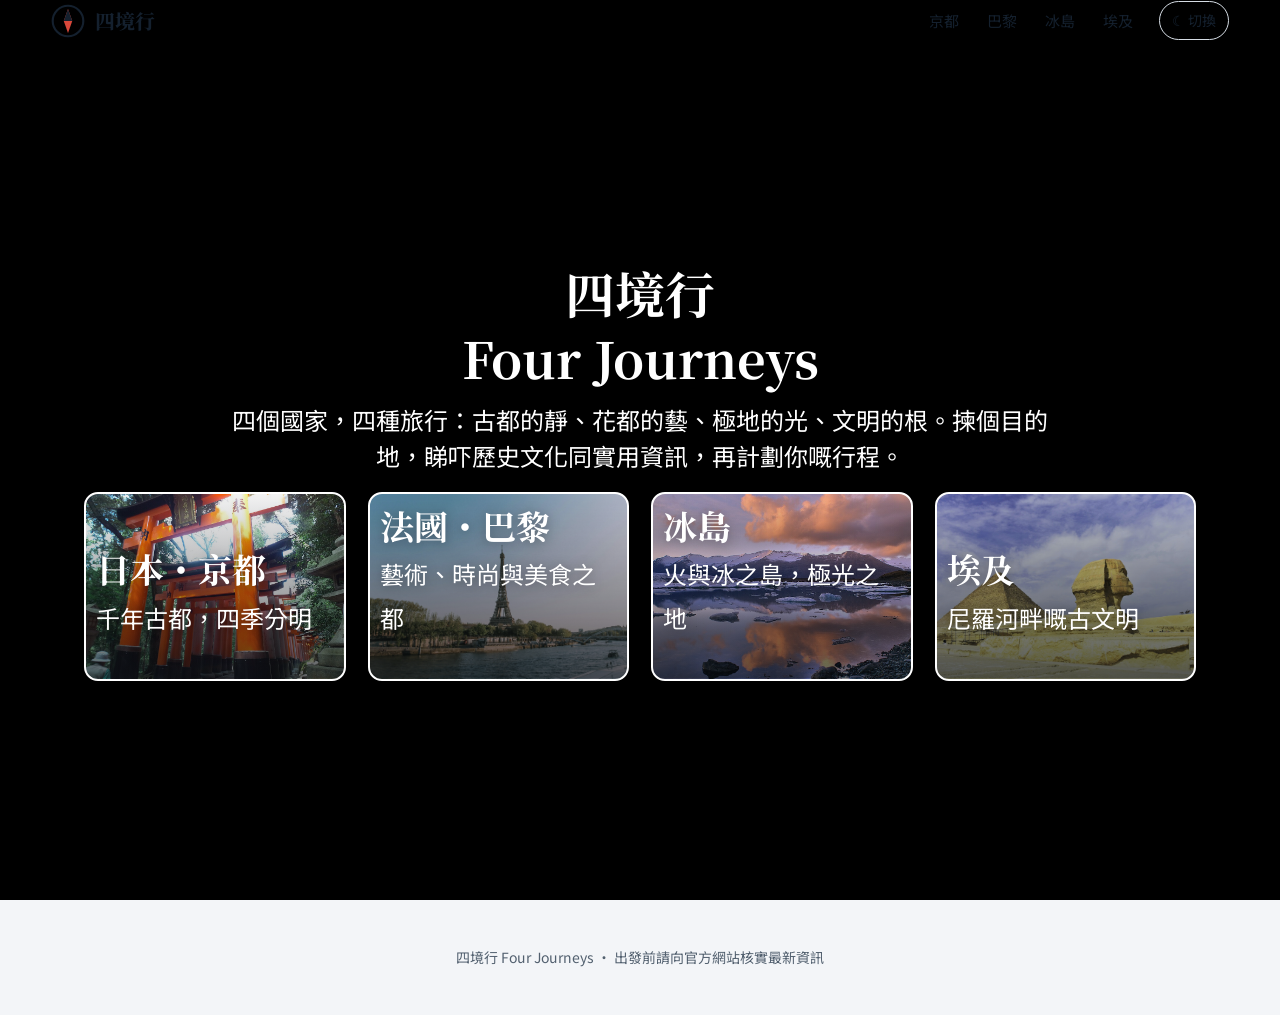
==== commit 2365c13b: "Update video flash 2" ====
--- a/index.html
+++ b/index.html
@@ -26,8 +26,8 @@
     <main id="top">
         <section class="hero">
 
-            <video id="heroVideo" class="hero-video" autoplay muted loop playsinline preload="metadata" aria-hidden="true">
-                <source src="videos/hero/法國巴黎.mp4" type="video/mp4">
+            <video id="heroVideo" class="hero-video" autoplay muted loop playsinline preload="auto" aria-hidden="true">
+                <source src="videos/hero/法國巴黎.mp4" type="video/mp4" >
                 你嘅瀏覽器唔支援影片播放。
             </video>
 
--- a/css/styles.css
+++ b/css/styles.css
@@ -55,6 +55,15 @@
   cursor:var(--cursor-plane);
 }
 
+video {
+    background-color: #000000;
+    object-fit: contain; /* 確保影片比例正確 */
+}
+
+.hero-video {
+  background-color: #000000; /* Or match your site's background color */
+}
+
 h1,h2,h3{
   font-family:"Noto Serif TC","Songti TC",serif;
   line-height:1.3;
@@ -645,7 +654,7 @@
 }
 
 /* ===== 細屏（手機）：header 收細，導覽放得晒 =====
-   注意：必須放喺 header / .logo / nav / #theme / .intro 基礎樣式「之後」，
+  注意：必須放喺 header / .logo / nav / #theme / .intro 基礎樣式「之後」，
    否則會被後面同優先級嘅基礎規則蓋返 */
 @media(max-width:600px){
   header{ gap:8px; padding:4px 3vw }
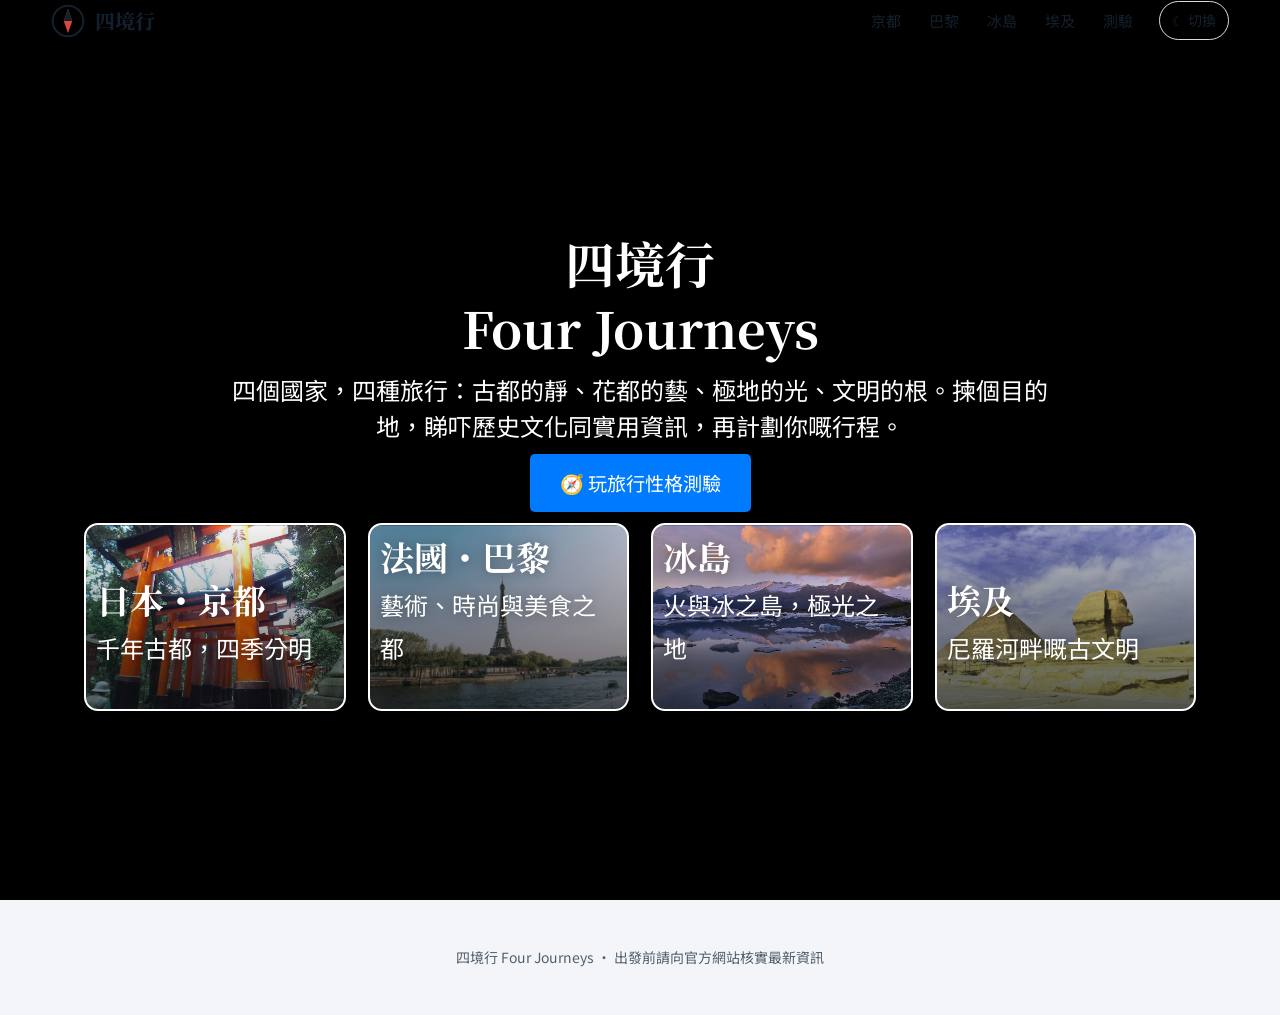
==== commit 656119be: "Add Quiz" ====
--- a/index.html
+++ b/index.html
@@ -19,6 +19,7 @@
             <a href="paris.html">巴黎</a>
             <a href="iceland.html">冰島</a>
             <a href="egypt.html">埃及</a>
+                <a href="quiz.html">測驗</a>
         </nav>
         <button id="theme" type="button" aria-label="切換深淺色">☾ 切換</button>
     </header>
@@ -26,10 +27,8 @@
     <main id="top">
         <section class="hero">
 
-            <video id="heroVideo" class="hero-video" autoplay muted loop playsinline preload="auto" aria-hidden="true">
-                <source src="videos/hero/法國巴黎.mp4" type="video/mp4" >
-                你嘅瀏覽器唔支援影片播放。
-            </video>
+            <video id="heroVideoA" class="hero-video is-active" autoplay muted playsinline preload="auto" aria-hidden="true" src="videos/hero/法國巴黎.mp4"></video>
+            <video id="heroVideoB" class="hero-video" muted playsinline preload="auto" aria-hidden="true"></video>
 
             <div class="hero-overlay"></div>
 
@@ -39,6 +38,8 @@
                     <h1>四境行<br>Four Journeys</h1>
                     <p>四個國家，四種旅行：古都的靜、花都的藝、極地的光、文明的根。揀個目的地，睇吓歷史文化同實用資訊，再計劃你嘅行程。</p>
                 </div>
+
+                <div style="margin:22px 0 4px"><a class="hero-btn" href="quiz.html">🧭 玩旅行性格測驗</a></div>
 
                 <div class="grid">
                     <a class="card kyoto" href="kyoto.html">
--- a/css/styles.css
+++ b/css/styles.css
@@ -4,6 +4,7 @@
 :root{
   --cursor-plane:url('../images/mouse_pointer/airplane64x64.png') 4 4, auto;      /* 一般區域（4 4 = 點擊熱點） */
   --cursor-plane-link:url('../images/mouse_pointer/airplane64x64.png') 4 4, pointer; /* 可點擊元素：圖片載入失敗時退回手指 */
+  --a:#d9483b;                  /* 預設主題色（國家頁會用 .kyoto 等覆蓋；測驗頁冇國家 class 都有色） */
   --bg:#f3f5f8;
   --tx:#14202e;
   --mu:#52606f;
@@ -11,6 +12,7 @@
   --ln:#d5dce4;
   --hover-ln:#333;              /* 按鈕 hover 邊框（支援深色模式） */
   --hdr:rgba(187,181,181,.8);   /* header 捲動後嘅背景 */
+  --blue: #2f19d6;
 }
 
 @media(prefers-color-scheme:dark){
@@ -345,7 +347,10 @@
   object-fit:cover;
   object-position:center;
   filter:brightness(.7) contrast(1.1);
-}
+  opacity:0;                       /* 雙 video 淡入淡出：冇 is-active 就隱藏 */
+  transition:opacity .8s ease;
+}
+.hero-video.is-active{ opacity:1 }
 
 .hero-overlay{
   position:absolute;
@@ -516,7 +521,7 @@
 }
 
 .btns a{
-  background:var(--a);
+  background:var(--blue);
   color:#fff;
   padding:9px 16px;
   border-radius:99px;
@@ -723,4 +728,21 @@
   --a:#a8741a;
   --b:#2a6f97;
   --photo:url('../images/Banner/埃及_02.jpg');
-}+}
+
+/* ===== 測驗頁 + 當地用語（新增） ===== */
+.qz{max-width:640px;margin:0 auto;padding:3vh 5vw 0}
+.qz h1{font-size:clamp(30px,8vw,44px);margin:3vh 0 10px}
+.qz h2{font-size:clamp(22px,5vw,28px);margin:0 0 18px}
+.qz .lead{color:var(--mu);margin:0 0 20px}
+.qbar{height:6px;background:var(--ln);border-radius:9px;overflow:hidden;margin:3vh 0 8px}
+.qbar i{display:block;height:100%;width:0;background:var(--tx);transition:width .35s}
+.opt{display:block;width:100%;text-align:left;font:inherit;color:var(--tx);background:var(--card);border:2px solid var(--ln);border-radius:10px;padding:12px 16px;margin:0 0 10px;cursor:var(--cursor-plane-link);transition:border-color .2s,transform .2s}
+.opt:hover{border-color:var(--hover-ln)}
+.opt:active{transform:scale(.98)}
+.rbar{display:flex;align-items:center;gap:10px;font-size:14px;margin:6px 0}
+.rbar span:first-child{width:3em}
+.rbar b{flex:1;height:8px;background:var(--ln);border-radius:9px;overflow:hidden}
+.rbar i{display:block;height:100%;background:var(--a);border-radius:9px}
+.phrase{font:800 clamp(26px,6vw,36px) "Noto Serif TC",serif;color:var(--a);margin:4px 0 0}
+.phrase-sub{color:var(--mu);margin:2px 0 14px}
